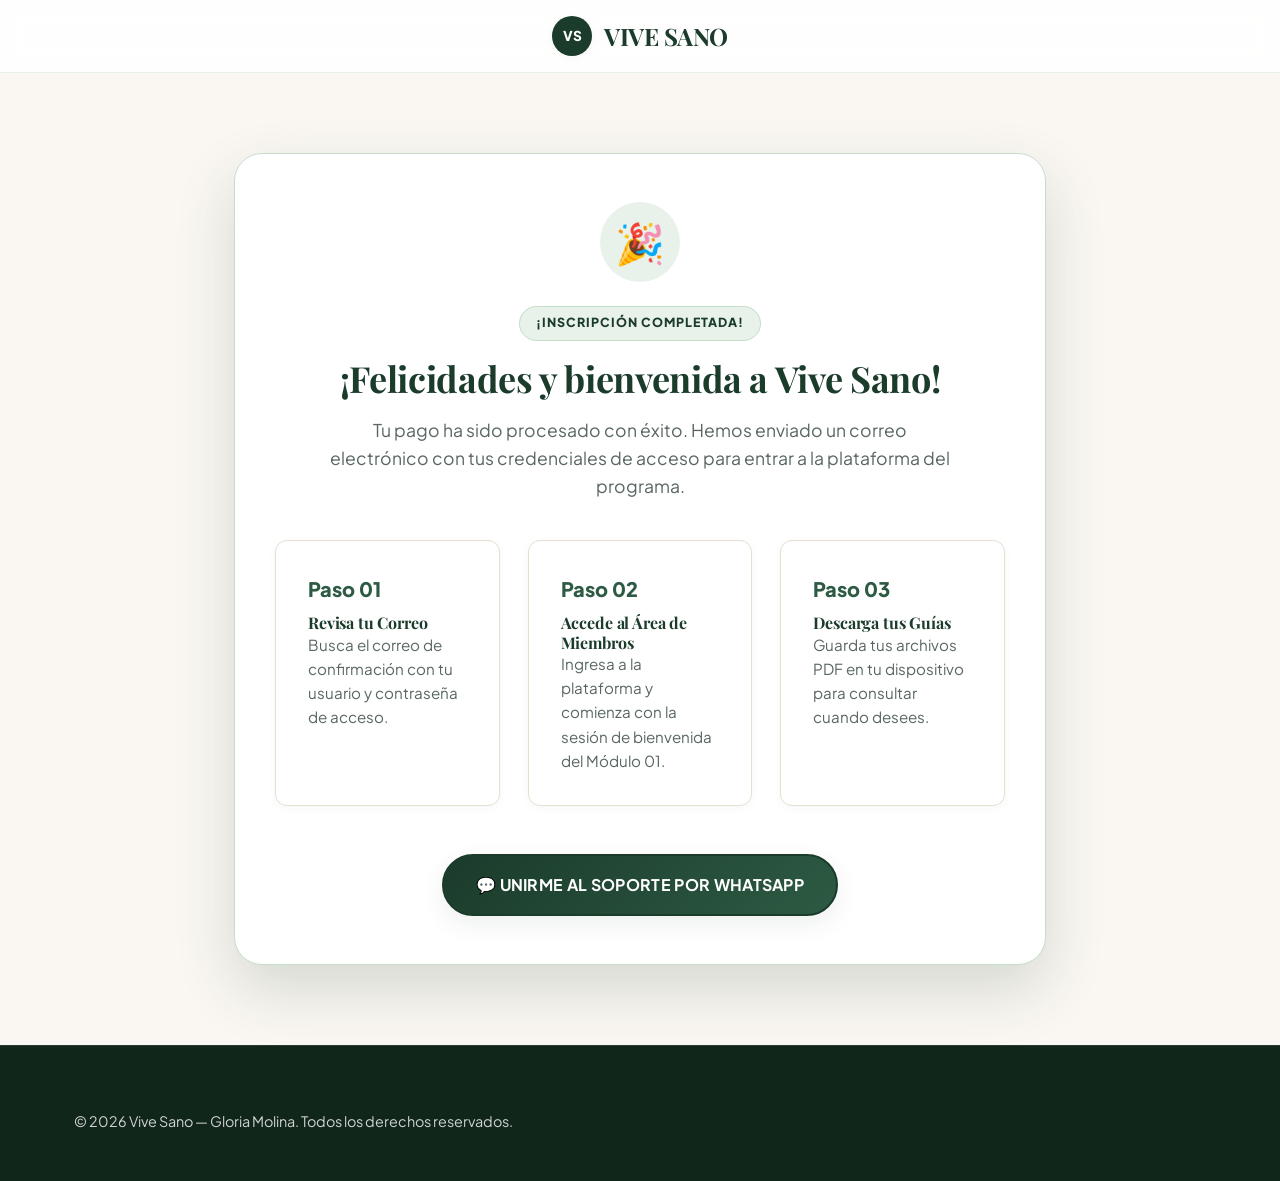
==== gracias-compra.html @ 25edf899 "feat: complete Vive Sano sales funnel with Section 7 Material de Apoyo interactive cards, CRO animat" ====
<!DOCTYPE html>
<html lang="es">
<head>
  <meta charset="UTF-8">
  <meta name="viewport" content="width=device-width, initial-scale=1.0">
  <title>¡Bienvenida al Programa! | Vive Sano por Gloria Molina</title>
  <meta name="description" content="¡Felicidades por inscribirte al Programa Vive Sano! Aquí están tus datos de acceso e instrucciones iniciales.">
  <link rel="stylesheet" href="css/styles.css">
  <link rel="icon" href="assets/images/favicon.ico" type="image/x-icon">
</head>
<body style="background-color: var(--color-sand-bg);">

  <header class="header">
    <div class="container header-inner" style="justify-content: center;">
      <a href="index.html" class="logo">
        <div class="logo-badge">VS</div>
        <span class="logo-text">VIVE SANO</span>
      </a>
    </div>
  </header>

  <section class="section">
    <div class="container container-narrow">
      <div style="background-color: var(--color-white); border-radius: var(--radius-xl); padding: 3rem 2.5rem; border: 1.5px solid var(--color-emerald-border); box-shadow: var(--shadow-xl); text-align: center;">
        
        <div style="width: 5rem; height: 5rem; border-radius: 50%; background-color: var(--color-emerald-light); color: var(--color-emerald-deep); display: flex; align-items: center; justify-content: center; font-size: 2.5rem; margin: 0 auto 1.5rem auto;">
          🎉
        </div>

        <div class="eyebrow">¡INSCRIPCIÓN COMPLETADA!</div>

        <h1 style="font-size: 2.25rem; margin-bottom: 1rem;">
          ¡Felicidades y bienvenida a Vive Sano!
        </h1>

        <p style="font-size: 1.1rem; color: var(--color-text-muted); max-width: 620px; margin: 0 auto 2.5rem auto;">
          Tu pago ha sido procesado con éxito. Hemos enviado un correo electrónico con tus credenciales de acceso para entrar a la plataforma del programa.
        </p>

        <div class="cards-grid" style="grid-template-columns: repeat(auto-fit, minmax(220px, 1fr)); text-align: left; margin-bottom: 3rem;">
          
          <div class="card">
            <div style="font-size: 1.25rem; font-weight: 800; color: var(--color-emerald-medium); margin-bottom: 0.5rem;">Paso 01</div>
            <h4>Revisa tu Correo</h4>
            <p>Busca el correo de confirmación con tu usuario y contraseña de acceso.</p>
          </div>

          <div class="card">
            <div style="font-size: 1.25rem; font-weight: 800; color: var(--color-emerald-medium); margin-bottom: 0.5rem;">Paso 02</div>
            <h4>Accede al Área de Miembros</h4>
            <p>Ingresa a la plataforma y comienza con la sesión de bienvenida del Módulo 01.</p>
          </div>

          <div class="card">
            <div style="font-size: 1.25rem; font-weight: 800; color: var(--color-emerald-medium); margin-bottom: 0.5rem;">Paso 03</div>
            <h4>Descarga tus Guías</h4>
            <p>Guarda tus archivos PDF en tu dispositivo para consultar cuando desees.</p>
          </div>

        </div>

        <a href="https://wa.me/5215580462787?text=Hola%20Gloria,%20acabo%20de%20comprar%20el%20programa%20Vive%20Sano." class="btn btn-primary" target="_blank" rel="noopener">
          💬 UNIRME AL SOPORTE POR WHATSAPP
        </a>

      </div>
    </div>
  </section>

  <footer class="footer">
    <div class="container text-center">
      <p>© 2026 Vive Sano — Gloria Molina. Todos los derechos reservados.</p>
    </div>
  </footer>

  <script src="js/main.js"></script>
</body>
</html>
---- css/styles.css ----
/* ==========================================================================
   VIVE SANO — SYSTEME.IO PREMIUM HTML STYLESHEET
   Design System, CSS Variables, Responsive Utilities, & Animations
   ========================================================================== */

@import url('https://fonts.googleapis.com/css2?family=Playfair+Display:ital,wght@0,400..800;1,400..800&family=Plus+Jakarta+Sans:wght@300;400;500;600;700;800&display=swap');

:root {
  /* Core Color Palette — Natural Organic Luxury */
  --color-emerald-deep: #1B3B2B;
  --color-emerald-medium: #2D5A43;
  --color-emerald-accent: #3E7356;
  --color-emerald-light: #E8F2EB;
  --color-emerald-subtle: #F2F8F4;
  --color-emerald-border: #C2DEC9;

  --color-sand-bg: #FAF7F2;
  --color-sand-card: #F4EFE6;
  --color-sand-border: #E8DFD1;

  --color-text-main: #1D2722;
  --color-text-muted: #596760;
  --color-text-light: #7E8C85;

  --color-accent-gold: #D99B26;
  --color-accent-gold-dark: #B37814;
  --color-accent-gold-light: #FDF6E7;

  --color-white: #FFFFFF;
  --color-dark-bg: #11261B;

  /* Typography System */
  --font-serif: 'Playfair Display', Georgia, serif;
  --font-sans: 'Plus Jakarta Sans', system-ui, -apple-system, sans-serif;

  /* Transitions & Radii */
  --radius-sm: 8px;
  --radius-md: 12px;
  --radius-lg: 20px;
  --radius-xl: 28px;
  --radius-full: 9999px;

  --shadow-sm: 0 2px 8px rgba(27, 59, 43, 0.04);
  --shadow-md: 0 8px 24px rgba(27, 59, 43, 0.08);
  --shadow-lg: 0 16px 40px rgba(27, 59, 43, 0.12);
  --shadow-xl: 0 24px 60px rgba(27, 59, 43, 0.16);

  --transition-fast: 0.2s cubic-bezier(0.4, 0, 0.2, 1);
  --transition-normal: 0.35s cubic-bezier(0.16, 1, 0.3, 1);
}

/* Base Resets */
*, *::before, *::after {
  box-sizing: border-box;
  margin: 0;
  padding: 0;
}

html {
  scroll-behavior: smooth;
  font-size: 16px;
  -webkit-text-size-adjust: 100%;
}

body {
  font-family: var(--font-sans);
  background-color: var(--color-sand-bg);
  color: var(--color-text-main);
  line-height: 1.6;
  text-rendering: optimizeLegibility;
  -webkit-font-smoothing: antialiased;
  -moz-osx-font-smoothing: grayscale;
  overflow-x: hidden;
}

img, svg {
  display: block;
  max-width: 100%;
  height: auto;
}

a {
  color: inherit;
  text-decoration: none;
}

button, input, textarea, select {
  font-family: inherit;
  font-size: inherit;
}

/* Typography Utilities */
.font-serif { font-family: var(--font-serif); }
.font-sans { font-family: var(--font-sans); }

h1, h2, h3, h4, h5, h6 {
  font-family: var(--font-serif);
  color: var(--color-emerald-deep);
  line-height: 1.2;
  font-weight: 700;
  letter-spacing: -0.01em;
}

.text-gradient {
  background: linear-gradient(135deg, var(--color-emerald-deep) 0%, var(--color-emerald-accent) 100%);
  -webkit-background-clip: text;
  -webkit-text-fill-color: transparent;
}

/* Container & Layout */
.container {
  width: 100%;
  max-width: 1180px;
  margin-left: auto;
  margin-right: auto;
  padding-left: 1.5rem;
  padding-right: 1.5rem;
}

.container-narrow {
  max-width: 860px;
}

.section {
  padding-top: 5rem;
  padding-bottom: 5rem;
  position: relative;
}

@media (max-width: 768px) {
  .section {
    padding-top: 3.5rem;
    padding-bottom: 3.5rem;
  }
}

/* Header & Navigation */
.header {
  position: sticky;
  top: 0;
  z-index: 100;
  background-color: rgba(255, 255, 255, 0.88);
  backdrop-filter: blur(12px);
  -webkit-backdrop-filter: blur(12px);
  border-bottom: 1px solid rgba(194, 222, 201, 0.4);
  transition: var(--transition-fast);
}

.header-inner {
  display: flex;
  align-items: center;
  justify-content: space-between;
  height: 4.5rem;
}

.logo {
  display: flex;
  align-items: center;
  gap: 0.75rem;
  font-weight: 800;
  text-decoration: none;
}

.logo-badge {
  width: 2.5rem;
  height: 2.5rem;
  border-radius: var(--radius-full);
  background-color: var(--color-emerald-deep);
  color: var(--color-white);
  display: flex;
  align-items: center;
  justify-content: center;
  font-size: 0.85rem;
  font-weight: 800;
  box-shadow: var(--shadow-sm);
}

.logo-text {
  font-family: var(--font-serif);
  font-size: 1.5rem;
  font-weight: 700;
  color: var(--color-emerald-deep);
  letter-spacing: -0.02em;
}

.nav-links {
  display: flex;
  align-items: center;
  gap: 2rem;
  list-style: none;
}

.nav-link {
  font-size: 0.95rem;
  font-weight: 600;
  color: var(--color-text-muted);
  transition: var(--transition-fast);
}

.nav-link:hover {
  color: var(--color-emerald-deep);
}

.header-cta-badge {
  display: inline-flex;
  align-items: center;
  gap: 0.5rem;
  padding: 0.5rem 1rem;
  background-color: var(--color-emerald-light);
  border: 1px solid var(--color-emerald-border);
  border-radius: var(--radius-full);
  color: var(--color-emerald-deep);
  font-size: 0.85rem;
  font-weight: 700;
}

.pulse-dot {
  width: 8px;
  height: 8px;
  border-radius: 50%;
  background-color: var(--color-emerald-medium);
  box-shadow: 0 0 0 0 rgba(45, 90, 67, 0.4);
  animation: pulse 2s infinite;
}

@keyframes pulse {
  0% { transform: scale(0.95); box-shadow: 0 0 0 0 rgba(45, 90, 67, 0.7); }
  70% { transform: scale(1); box-shadow: 0 0 0 8px rgba(45, 90, 67, 0); }
  100% { transform: scale(0.95); box-shadow: 0 0 0 0 rgba(45, 90, 67, 0); }
}

/* Mobile Menu Button */
.mobile-toggle {
  display: none;
  background: none;
  border: none;
  cursor: pointer;
  padding: 0.5rem;
  color: var(--color-emerald-deep);
}

@media (max-width: 992px) {
  .nav-links { display: none; }
  .mobile-toggle { display: block; }
}

/* Buttons */
.btn {
  display: inline-flex;
  align-items: center;
  justify-content: center;
  gap: 0.6rem;
  padding: 1rem 2rem;
  border-radius: var(--radius-full);
  font-weight: 700;
  font-size: 1rem;
  letter-spacing: 0.02em;
  text-transform: uppercase;
  cursor: pointer;
  transition: all var(--transition-fast);
  border: 2px solid transparent;
  box-shadow: var(--shadow-md);
  text-decoration: none;
}

.btn-primary {
  background: linear-gradient(135deg, var(--color-emerald-deep) 0%, var(--color-emerald-medium) 100%);
  color: var(--color-white);
  border-color: var(--color-emerald-deep);
}

.btn-primary:hover {
  transform: translateY(-2px);
  box-shadow: 0 12px 28px rgba(27, 59, 43, 0.25);
  background: linear-gradient(135deg, var(--color-emerald-medium) 0%, var(--color-emerald-deep) 100%);
}

.btn-secondary {
  background-color: var(--color-white);
  color: var(--color-emerald-deep);
  border-color: var(--color-emerald-border);
}

.btn-secondary:hover {
  background-color: var(--color-emerald-light);
  transform: translateY(-2px);
}

.btn-gold {
  background: linear-gradient(135deg, var(--color-accent-gold) 0%, var(--color-accent-gold-dark) 100%);
  color: var(--color-white);
}

.btn-gold:hover {
  transform: translateY(-2px);
  box-shadow: 0 12px 28px rgba(217, 155, 38, 0.35);
}

.btn-full {
  width: 100%;
}

/* Eyebrows & Badges */
.eyebrow {
  display: inline-flex;
  align-items: center;
  gap: 0.5rem;
  padding: 0.4rem 1rem;
  background-color: var(--color-emerald-light);
  border: 1px solid var(--color-emerald-border);
  border-radius: var(--radius-full);
  color: var(--color-emerald-deep);
  font-size: 0.78rem;
  font-weight: 800;
  text-transform: uppercase;
  letter-spacing: 0.08em;
  margin-bottom: 1rem;
}

/* Hero Section */
.hero {
  padding-top: 4rem;
  padding-bottom: 5rem;
  background: radial-gradient(circle at 50% 0%, rgba(232, 242, 235, 0.6) 0%, rgba(250, 247, 242, 0) 70%);
}

.hero-grid {
  display: grid;
  grid-template-columns: 1fr 1fr;
  gap: 3.5rem;
  align-items: center;
}

@media (max-width: 992px) {
  .hero-grid {
    grid-template-columns: 1fr;
    gap: 2.5rem;
    text-align: center;
  }
}

.hero-content h1 {
  font-size: 2.75rem;
  line-height: 1.18;
  margin-bottom: 1.25rem;
}

@media (max-width: 768px) {
  .hero-content h1 {
    font-size: 2rem;
  }
}

.hero-content p {
  font-size: 1.125rem;
  color: var(--color-text-muted);
  margin-bottom: 2rem;
  max-width: 560px;
}

@media (max-width: 992px) {
  .hero-content p {
    margin-left: auto;
    margin-right: auto;
  }
}

.hero-cta-group {
  display: flex;
  flex-direction: column;
  gap: 1rem;
  max-width: 480px;
}

@media (max-width: 992px) {
  .hero-cta-group {
    margin-left: auto;
    margin-right: auto;
  }
}

.hero-subtext {
  font-size: 0.875rem;
  color: var(--color-text-light);
  display: flex;
  align-items: center;
  gap: 0.75rem;
  justify-content: center;
}

/* Card & Mockup Styling */
.mockup-container {
  position: relative;
  border-radius: var(--radius-lg);
  overflow: hidden;
  box-shadow: var(--shadow-xl);
  border: 1px solid rgba(27, 59, 43, 0.1);
  background-color: var(--color-white);
  transition: var(--transition-normal);
}

.mockup-container:hover {
  transform: scale(1.015);
}

.floating-badge {
  position: absolute;
  z-index: 10;
  padding: 0.5rem 1rem;
  border-radius: var(--radius-full);
  font-size: 0.8rem;
  font-weight: 700;
  box-shadow: var(--shadow-md);
  backdrop-filter: blur(8px);
}

.floating-badge-top {
  top: 1rem;
  left: 1rem;
  background-color: rgba(255, 255, 255, 0.92);
  color: var(--color-emerald-deep);
  border: 1px solid var(--color-emerald-border);
}

.floating-badge-bottom {
  bottom: 1rem;
  right: 1rem;
  background-color: rgba(27, 59, 43, 0.92);
  color: var(--color-white);
  border: 1px solid rgba(255, 255, 255, 0.2);
}

/* Section Titles */
.section-header {
  text-align: center;
  max-width: 720px;
  margin-left: auto;
  margin-right: auto;
  margin-bottom: 3.5rem;
}

.section-header h2 {
  font-size: 2.25rem;
  margin-bottom: 1rem;
}

.section-header p {
  font-size: 1.1rem;
  color: var(--color-text-muted);
}

@media (max-width: 768px) {
  .section-header h2 { font-size: 1.75rem; }
  .section-header p { font-size: 1rem; }
}

/* Grid Cards */
.cards-grid {
  display: grid;
  grid-template-columns: repeat(auto-fit, minmax(260px, 1fr));
  gap: 1.75rem;
}

.card {
  background-color: var(--color-white);
  border-radius: var(--radius-md);
  padding: 2rem;
  border: 1px solid var(--color-sand-border);
  box-shadow: var(--shadow-sm);
  transition: var(--transition-normal);
  display: flex;
  flex-direction: column;
  height: 100%;
}

.card:hover {
  transform: translateY(-4px);
  box-shadow: var(--shadow-lg);
  border-color: var(--color-emerald-border);
}

.card-icon {
  width: 3.25rem;
  height: 3.25rem;
  border-radius: var(--radius-md);
  background-color: var(--color-emerald-light);
  color: var(--color-emerald-deep);
  display: flex;
  align-items: center;
  justify-content: center;
  font-size: 1.6rem;
  margin-bottom: 1.25rem;
}

.card h3 {
  font-size: 1.25rem;
  margin-bottom: 0.75rem;
}

.card p {
  color: var(--color-text-muted);
  font-size: 0.95rem;
}

/* Banner / Highlight Section */
.banner-box {
  background: linear-gradient(135deg, var(--color-emerald-deep) 0%, #11261B 100%);
  color: var(--color-white);
  border-radius: var(--radius-xl);
  padding: 3.5rem;
  position: relative;
  overflow: hidden;
  box-shadow: var(--shadow-xl);
}

.banner-grid {
  display: grid;
  grid-template-columns: 1fr 1fr;
  gap: 3rem;
  align-items: center;
}

@media (max-width: 992px) {
  .banner-grid {
    grid-template-columns: 1fr;
    text-align: center;
  }
}

.banner-box h2 {
  color: var(--color-white);
  font-size: 2.25rem;
  margin-bottom: 1.25rem;
}

.banner-box p {
  color: rgba(255, 255, 255, 0.85);
  font-size: 1.1rem;
  margin-bottom: 1.5rem;
}

.quote-box {
  border-left: 4px solid var(--color-accent-gold);
  padding-left: 1.25rem;
  font-style: italic;
  font-family: var(--font-serif);
  font-size: 1.2rem;
  color: var(--color-accent-gold-light);
}

/* Feature Checkmarks List */
.checklist {
  list-style: none;
  display: flex;
  flex-direction: column;
  gap: 1rem;
}

.checklist-item {
  display: flex;
  align-items: flex-start;
  gap: 0.85rem;
  font-size: 1rem;
  color: var(--color-text-main);
  font-weight: 500;
}

.checklist-icon {
  width: 1.4rem;
  height: 1.4rem;
  border-radius: 50%;
  background-color: var(--color-emerald-light);
  color: var(--color-emerald-deep);
  display: flex;
  align-items: center;
  justify-content: center;
  font-size: 0.8rem;
  font-weight: 800;
  flex-shrink: 0;
  margin-top: 0.15rem;
}

/* Form Styles — Systeme.io Ready */
.optin-box {
  background-color: var(--color-white);
  border-radius: var(--radius-lg);
  padding: 2.5rem;
  border: 1.5px solid var(--color-emerald-border);
  box-shadow: var(--shadow-xl);
  position: relative;
}

.optin-box h3 {
  font-size: 1.75rem;
  text-align: center;
  margin-bottom: 0.5rem;
}

.optin-box .optin-subtitle {
  text-align: center;
  color: var(--color-text-muted);
  font-size: 0.95rem;
  margin-bottom: 2rem;
}

.form-group {
  margin-bottom: 1.25rem;
}

.form-label {
  display: block;
  font-size: 0.875rem;
  font-weight: 700;
  color: var(--color-emerald-deep);
  margin-bottom: 0.4rem;
}

.form-input {
  width: 100%;
  padding: 0.95rem 1.25rem;
  border-radius: var(--radius-md);
  border: 1.5px solid #D5E2D8;
  background-color: #FAFCFA;
  font-size: 1rem;
  color: var(--color-text-main);
  transition: var(--transition-fast);
}

.form-input:focus {
  outline: none;
  border-color: var(--color-emerald-medium);
  background-color: var(--color-white);
  box-shadow: 0 0 0 4px rgba(45, 90, 67, 0.15);
}

.form-checkbox {
  display: flex;
  align-items: flex-start;
  gap: 0.75rem;
  font-size: 0.85rem;
  color: var(--color-text-muted);
  margin-bottom: 1.5rem;
}

.form-checkbox input[type="checkbox"] {
  width: 1.15rem;
  height: 1.15rem;
  accent-color: var(--color-emerald-medium);
  margin-top: 0.15rem;
}

.form-privacy-note {
  font-size: 0.78rem;
  color: var(--color-text-light);
  text-align: center;
  margin-top: 1rem;
  line-height: 1.4;
}

/* FAQ Accordion */
.faq-list {
  display: flex;
  flex-direction: column;
  gap: 1rem;
}

.faq-item {
  background-color: var(--color-white);
  border: 1px solid var(--color-sand-border);
  border-radius: var(--radius-md);
  overflow: hidden;
  transition: var(--transition-fast);
}

.faq-item:hover {
  border-color: var(--color-emerald-border);
}

.faq-question {
  width: 100%;
  padding: 1.25rem 1.5rem;
  background: none;
  border: none;
  text-align: left;
  font-family: var(--font-serif);
  font-size: 1.15rem;
  font-weight: 700;
  color: var(--color-emerald-deep);
  display: flex;
  align-items: center;
  justify-content: space-between;
  cursor: pointer;
}

.faq-chevron {
  width: 1.25rem;
  height: 1.25rem;
  transition: transform var(--transition-normal);
  color: var(--color-emerald-medium);
}

.faq-item.active .faq-chevron {
  transform: rotate(180deg);
}

.faq-answer {
  max-height: 0;
  overflow: hidden;
  transition: max-height var(--transition-normal), padding var(--transition-normal);
  padding: 0 1.5rem;
  color: var(--color-text-muted);
  font-size: 0.98rem;
}

.faq-item.active .faq-answer {
  max-height: 300px;
  padding: 0 1.5rem 1.5rem 1.5rem;
}

/* Founder Bio Section */
.bio-grid {
  display: grid;
  grid-template-columns: 5fr 7fr;
  gap: 3.5rem;
  align-items: center;
}

@media (max-width: 992px) {
  .bio-grid {
    grid-template-columns: 1fr;
    gap: 2.5rem;
  }
}

.bio-image-wrapper {
  position: relative;
  border-radius: var(--radius-lg);
  overflow: hidden;
  box-shadow: var(--shadow-lg);
  border: 1px solid var(--color-emerald-border);
}

.bio-content h2 {
  font-size: 2.25rem;
  margin-bottom: 0.5rem;
}

.bio-role {
  font-size: 1rem;
  font-weight: 700;
  color: var(--color-emerald-medium);
  margin-bottom: 1.5rem;
}

.bio-text {
  color: var(--color-text-muted);
  font-size: 1.05rem;
  margin-bottom: 1.25rem;
}

.signature {
  font-family: var(--font-serif);
  font-style: italic;
  font-size: 1.2rem;
  color: var(--color-emerald-deep);
  font-weight: 600;
  margin-top: 1.5rem;
}

/* Lightbox Modal */
.lightbox {
  position: fixed;
  inset: 0;
  z-index: 1000;
  background-color: rgba(17, 38, 27, 0.92);
  backdrop-filter: blur(10px);
  display: none;
  align-items: center;
  justify-content: center;
  padding: 2rem;
}

.lightbox.active {
  display: flex;
}

.lightbox-content {
  max-width: 900px;
  width: 100%;
  background-color: var(--color-white);
  border-radius: var(--radius-lg);
  overflow: hidden;
  position: relative;
  box-shadow: var(--shadow-xl);
}

.lightbox-close {
  position: absolute;
  top: 1rem;
  right: 1rem;
  width: 2.5rem;
  height: 2.5rem;
  border-radius: 50%;
  background-color: rgba(0, 0, 0, 0.6);
  color: var(--color-white);
  border: none;
  font-size: 1.5rem;
  cursor: pointer;
  display: flex;
  align-items: center;
  justify-content: center;
  z-index: 10;
}

/* Footer */
.footer {
  background-color: var(--color-dark-bg);
  color: rgba(255, 255, 255, 0.8);
  padding-top: 4rem;
  padding-bottom: 3rem;
  font-size: 0.9rem;
  border-top: 1px solid rgba(255, 255, 255, 0.1);
}

.footer-grid {
  display: grid;
  grid-template-columns: 2fr 1fr 1fr;
  gap: 3rem;
  margin-bottom: 3rem;
}

@media (max-width: 768px) {
  .footer-grid {
    grid-template-columns: 1fr;
    gap: 2rem;
  }
}

.footer-brand h3 {
  color: var(--color-white);
  font-size: 1.75rem;
  margin-bottom: 0.75rem;
}

.footer-links-title {
  color: var(--color-white);
  font-size: 1rem;
  font-weight: 700;
  margin-bottom: 1rem;
}

.footer-menu {
  list-style: none;
  display: flex;
  flex-direction: column;
  gap: 0.6rem;
}

.footer-menu a {
  color: rgba(255, 255, 255, 0.7);
  transition: var(--transition-fast);
}

.footer-menu a:hover {
  color: var(--color-white);
}

.footer-bottom {
  padding-top: 2rem;
  border-top: 1px solid rgba(255, 255, 255, 0.1);
  text-align: center;
  font-size: 0.8rem;
  color: rgba(255, 255, 255, 0.5);
  line-height: 1.6;
}

/* Floating WhatsApp Widget */
.whatsapp-widget {
  position: fixed;
  bottom: 2rem;
  right: 2rem;
  z-index: 99;
  width: 3.5rem;
  height: 3.5rem;
  border-radius: 50%;
  background-color: #25D366;
  color: var(--color-white);
  display: flex;
  align-items: center;
  justify-content: center;
  box-shadow: 0 8px 24px rgba(37, 211, 102, 0.4);
  transition: var(--transition-fast);
  text-decoration: none;
}

.whatsapp-widget:hover {
  transform: scale(1.1);
  box-shadow: 0 12px 32px rgba(37, 211, 102, 0.6);
}

.whatsapp-widget svg {
  width: 2rem;
  height: 2rem;
  fill: currentColor;
}

/* Systeme.io Integration Helper Badge */
.systeme-badge {
  display: inline-block;
  background-color: #0070F3;
  color: #fff;
  font-size: 0.7rem;
  font-weight: 700;
  padding: 0.2rem 0.5rem;
  border-radius: 4px;
  margin-left: 0.5rem;
}

/* ==========================================================================
   SECCIÓN 7: MATERIAL DE APOYO — VIVE SANO (CRO & ANIMACIONES INTERACTIVAS)
   ========================================================================== */

:root {
  --color-vive-blue: #0284C7;
  --color-vive-blue-deep: #0369A1;
  --color-vive-blue-light: #E0F2FE;
  --color-vive-blue-glow: rgba(2, 132, 199, 0.15);

  --color-sano-orange: #F97316;
  --color-sano-orange-deep: #EA580C;
  --color-sano-orange-light: #FFEDD5;
  --color-sano-orange-glow: rgba(249, 115, 22, 0.15);

  --color-status-green: #10B981;
  --color-status-green-bg: #ECFDF5;
  --color-status-green-border: #A7F3D0;
  --color-status-green-text: #047857;

  --color-status-amber: #F59E0B;
  --color-status-amber-bg: #FFFBEB;
  --color-status-amber-border: #FDE68A;
  --color-status-amber-text: #B45309;

  --color-status-red: #EF4444;
  --color-status-red-bg: #FEF2F2;
  --color-status-red-border: #FECACA;
  --color-status-red-text: #B91C1C;
}

.section-material-apoyo {
  position: relative;
  background-color: #FAFAF8;
  background-image: 
    radial-gradient(circle at 10% 20%, rgba(2, 132, 199, 0.05) 0%, transparent 45%),
    radial-gradient(circle at 90% 80%, rgba(249, 115, 22, 0.05) 0%, transparent 45%);
  padding: 5.5rem 0;
  overflow: hidden;
}

/* Scroll Reveal Fade-In Up */
.scroll-reveal {
  opacity: 0;
  transform: translateY(35px);
  transition: opacity 0.7s cubic-bezier(0.16, 1, 0.3, 1), transform 0.7s cubic-bezier(0.16, 1, 0.3, 1);
  will-change: opacity, transform;
}

.scroll-reveal.active {
  opacity: 1;
  transform: translateY(0);
}

.delay-1 { transition-delay: 0.1s; }
.delay-2 { transition-delay: 0.2s; }
.delay-3 { transition-delay: 0.3s; }
.delay-4 { transition-delay: 0.4s; }

/* Badge Pill Superior */
.badge-pill-material {
  display: inline-flex;
  align-items: center;
  gap: 0.5rem;
  padding: 0.45rem 1.35rem;
  border-radius: var(--radius-full);
  background: linear-gradient(135deg, var(--color-vive-blue-light) 0%, var(--color-sano-orange-light) 100%);
  border: 1px solid rgba(2, 132, 199, 0.25);
  color: var(--color-vive-blue-deep);
  font-size: 0.825rem;
  font-weight: 800;
  letter-spacing: 0.08em;
  text-transform: uppercase;
  margin-bottom: 1.25rem;
  box-shadow: 0 4px 14px rgba(2, 132, 199, 0.1);
}

.badge-pill-dot {
  width: 8px;
  height: 8px;
  border-radius: 50%;
  background-color: var(--color-sano-orange);
  box-shadow: 0 0 8px var(--color-sano-orange);
  animation: pulse-orange 2s infinite;
}

@keyframes pulse-orange {
  0% { transform: scale(0.95); box-shadow: 0 0 0 0 rgba(249, 115, 22, 0.7); }
  70% { transform: scale(1); box-shadow: 0 0 0 8px rgba(249, 115, 22, 0); }
  100% { transform: scale(0.95); box-shadow: 0 0 0 0 rgba(249, 115, 22, 0); }
}

/* Grid Layout 2x2 */
.material-grid {
  display: grid;
  grid-template-columns: repeat(2, 1fr);
  gap: 2.25rem;
  margin-top: 3rem;
}

@media (max-width: 992px) {
  .material-grid {
    grid-template-columns: 1fr;
    gap: 1.75rem;
  }
}

/* Material Card Styling */
.material-card {
  position: relative;
  background: #FFFFFF;
  border-radius: var(--radius-xl);
  border: 1px solid rgba(2, 132, 199, 0.14);
  padding: 1.85rem;
  display: flex;
  flex-direction: column;
  justify-content: space-between;
  box-shadow: 0 10px 30px -5px rgba(2, 132, 199, 0.06), 0 20px 40px -10px rgba(249, 115, 22, 0.04);
  transition: all 0.4s cubic-bezier(0.16, 1, 0.3, 1);
  overflow: hidden;
  cursor: pointer;
  outline: none;
}

.material-card::before {
  content: '';
  position: absolute;
  top: 0;
  left: 0;
  right: 0;
  height: 4px;
  background: linear-gradient(90deg, var(--color-vive-blue) 0%, var(--color-sano-orange) 100%);
  opacity: 0.85;
  transition: opacity 0.3s ease;
}

/* Hover Elevation & Accent Effects */
.material-card:hover,
.material-card:focus-visible {
  transform: translateY(-8px);
  box-shadow: 0 22px 50px -5px rgba(2, 132, 199, 0.18), 0 16px 32px -5px rgba(249, 115, 22, 0.14);
  border-color: rgba(2, 132, 199, 0.35);
}

.material-card:hover .material-mockup-img {
  transform: scale(1.04);
}

.material-card:hover .btn-card-action {
  background: linear-gradient(135deg, var(--color-vive-blue) 0%, var(--color-vive-blue-deep) 100%);
  color: #FFFFFF;
  transform: translateY(-2px);
  box-shadow: 0 8px 20px rgba(2, 132, 199, 0.3);
  border-color: transparent;
}

/* Device Mockup Wrapper */
.material-mockup-wrapper {
  position: relative;
  width: 100%;
  aspect-ratio: 4 / 3;
  border-radius: var(--radius-lg);
  overflow: hidden;
  background-color: #F3F6F8;
  margin-bottom: 1.5rem;
  border: 1px solid rgba(0, 0, 0, 0.06);
  box-shadow: inset 0 2px 6px rgba(0, 0, 0, 0.03);
}

.material-mockup-img {
  width: 100%;
  height: 100%;
  object-fit: cover;
  transition: transform 0.55s cubic-bezier(0.16, 1, 0.3, 1);
}

.material-card-tag {
  position: absolute;
  top: 0.85rem;
  left: 0.85rem;
  z-index: 2;
  background: rgba(255, 255, 255, 0.94);
  backdrop-filter: blur(8px);
  -webkit-backdrop-filter: blur(8px);
  padding: 0.35rem 0.85rem;
  border-radius: var(--radius-full);
  font-size: 0.725rem;
  font-weight: 800;
  color: var(--color-vive-blue-deep);
  border: 1px solid rgba(2, 132, 199, 0.2);
  box-shadow: 0 4px 12px rgba(0, 0, 0, 0.06);
}

.material-card-zoom-badge {
  position: absolute;
  bottom: 0.85rem;
  right: 0.85rem;
  z-index: 2;
  background: rgba(2, 132, 199, 0.92);
  color: #FFFFFF;
  padding: 0.35rem 0.75rem;
  border-radius: var(--radius-full);
  font-size: 0.75rem;
  font-weight: 600;
  display: flex;
  align-items: center;
  gap: 0.35rem;
  box-shadow: 0 4px 14px rgba(2, 132, 199, 0.35);
  transition: background 0.3s ease;
}

/* Card Text Styling */
.material-card-title {
  font-family: var(--font-serif);
  font-size: 1.45rem;
  color: var(--color-emerald-deep);
  margin-bottom: 0.6rem;
  line-height: 1.3;
}

.material-card-text {
  font-size: 0.975rem;
  color: var(--color-text-muted);
  line-height: 1.6;
  margin-bottom: 1.25rem;
}

/* Semáforo Status Bar Widget Inside Card */
.semaforo-status-bar {
  display: flex;
  align-items: center;
  gap: 0.45rem;
  padding: 0.75rem 0.9rem;
  background-color: #F8FAF9;
  border-radius: var(--radius-md);
  border: 1px solid #E4EAE6;
  margin-bottom: 1.35rem;
  flex-wrap: wrap;
}

.semaforo-status-title {
  font-size: 0.725rem;
  font-weight: 800;
  color: var(--color-text-light);
  text-transform: uppercase;
  letter-spacing: 0.06em;
  width: 100%;
  margin-bottom: 0.25rem;
}

.status-pill {
  display: inline-flex;
  align-items: center;
  gap: 0.35rem;
  padding: 0.25rem 0.65rem;
  border-radius: var(--radius-full);
  font-size: 0.725rem;
  font-weight: 700;
}

.status-pill-green {
  background-color: var(--color-status-green-bg);
  color: var(--color-status-green-text);
  border: 1px solid var(--color-status-green-border);
}

.status-pill-amber {
  background-color: var(--color-status-amber-bg);
  color: var(--color-status-amber-text);
  border: 1px solid var(--color-status-amber-border);
}

.status-pill-red {
  background-color: var(--color-status-red-bg);
  color: var(--color-status-red-text);
  border: 1px solid var(--color-status-red-border);
}

.status-dot {
  width: 7px;
  height: 7px;
  border-radius: 50%;
  display: inline-block;
}

.status-dot-green { background-color: var(--color-status-green); box-shadow: 0 0 6px var(--color-status-green); }
.status-dot-amber { background-color: var(--color-status-amber); box-shadow: 0 0 6px var(--color-status-amber); }
.status-dot-red { background-color: var(--color-status-red); box-shadow: 0 0 6px var(--color-status-red); }

/* Card Action Button */
.btn-card-action {
  width: 100%;
  padding: 0.85rem 1.25rem;
  border-radius: var(--radius-md);
  background-color: #F0F7FF;
  border: 1px solid rgba(2, 132, 199, 0.22);
  color: var(--color-vive-blue-deep);
  font-size: 0.9rem;
  font-weight: 700;
  display: flex;
  align-items: center;
  justify-content: center;
  gap: 0.5rem;
  cursor: pointer;
  transition: all 0.3s cubic-bezier(0.16, 1, 0.3, 1);
}

/* Interactive Preview Modal */
.preview-modal-overlay {
  position: fixed;
  inset: 0;
  z-index: 1000;
  background-color: rgba(15, 23, 42, 0.78);
  backdrop-filter: blur(8px);
  -webkit-backdrop-filter: blur(8px);
  display: flex;
  align-items: center;
  justify-content: center;
  padding: 1.5rem;
  opacity: 0;
  pointer-events: none;
  transition: opacity 0.35s ease;
}

.preview-modal-overlay.active {
  opacity: 1;
  pointer-events: auto;
}

.preview-modal-content {
  background: #FFFFFF;
  border-radius: var(--radius-xl);
  max-width: 860px;
  width: 100%;
  max-height: 90vh;
  overflow-y: auto;
  box-shadow: 0 25px 60px rgba(0, 0, 0, 0.25);
  position: relative;
  transform: scale(0.92) translateY(20px);
  transition: transform 0.35s cubic-bezier(0.16, 1, 0.3, 1);
  border: 1px solid rgba(2, 132, 199, 0.25);
}

.preview-modal-overlay.active .preview-modal-content {
  transform: scale(1) translateY(0);
}

.preview-modal-close {
  position: absolute;
  top: 1.25rem;
  right: 1.25rem;
  width: 2.5rem;
  height: 2.5rem;
  border-radius: 50%;
  background: rgba(0, 0, 0, 0.06);
  border: none;
  font-size: 1.25rem;
  display: flex;
  align-items: center;
  justify-content: center;
  cursor: pointer;
  transition: background 0.2s ease, transform 0.2s ease;
  z-index: 10;
}

.preview-modal-close:hover {
  background: rgba(239, 68, 68, 0.15);
  color: #EF4444;
  transform: rotate(90deg);
}
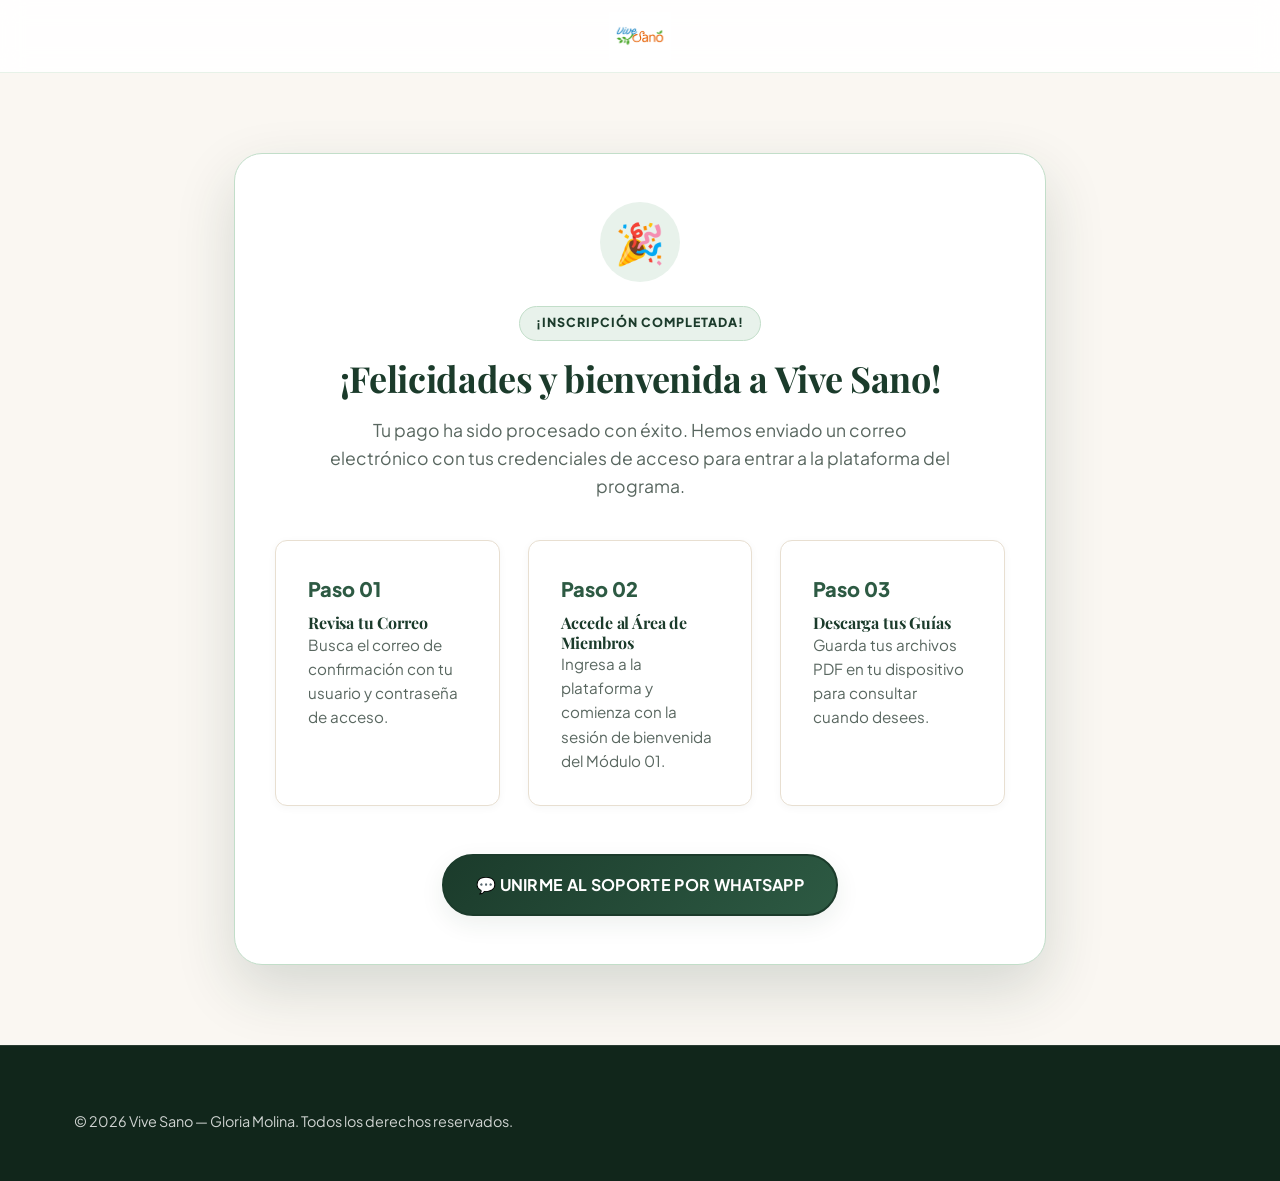
==== commit bb4b3217: "feat: update brand header logo with official Vive Sano logo image across all landing page and sales " ====
--- a/gracias-compra.html
+++ b/gracias-compra.html
@@ -12,9 +12,8 @@
 
   <header class="header">
     <div class="container header-inner" style="justify-content: center;">
-      <a href="index.html" class="logo">
-        <div class="logo-badge">VS</div>
-        <span class="logo-text">VIVE SANO</span>
+      <a href="index.html" class="logo" aria-label="Vive Sano — Inicio">
+        <img src="assets/images/logo.png" alt="Vive Sano — Gloria Molina" class="logo-img">
       </a>
     </div>
   </header>
--- a/css/styles.css
+++ b/css/styles.css
@@ -159,6 +159,19 @@
   gap: 0.75rem;
   font-weight: 800;
   text-decoration: none;
+}
+
+.logo-img {
+  height: 48px;
+  max-height: 52px;
+  width: auto;
+  object-fit: contain;
+  display: block;
+  transition: transform var(--transition-fast);
+}
+
+.logo:hover .logo-img {
+  transform: scale(1.04);
 }
 
 .logo-badge {
